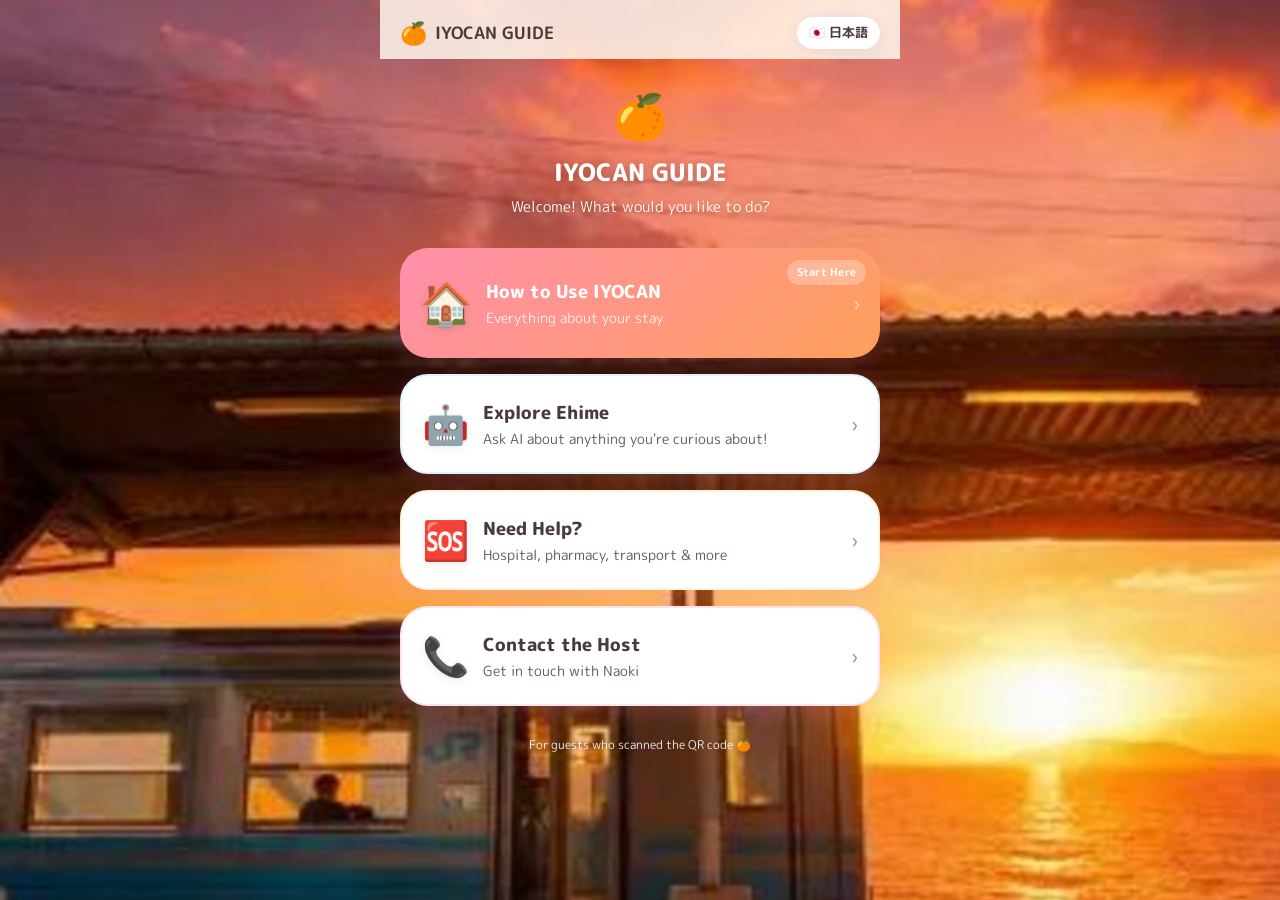
==== en/index.html @ 46e6e6df "英語版(/en/)を追加、管理人連絡ページのLINE/電話導線をスマホ向けに改善 - app.js/style.css を日英で共有エンジン化し、文言はdata.jsのSTRINGSに集約   (今後" ====
<!DOCTYPE html>
<html lang="en">
<head>
<meta charset="UTF-8" />
<meta name="viewport" content="width=device-width, initial-scale=1, viewport-fit=cover, maximum-scale=1" />
<title>IYOCAN GUIDE｜Your Ehime Travel Concierge</title>
<meta name="description" content="Staying at IYOCAN? Open this. Everything about your stay, plus AI-ready questions to explore Ehime — just tap and ask." />
<meta name="theme-color" content="#ff9f5a" />

<link rel="icon" type="image/svg+xml" href="data:image/svg+xml,%3Csvg xmlns='http://www.w3.org/2000/svg' viewBox='0 0 100 100'%3E%3Cdefs%3E%3ClinearGradient id='g' x1='0' y1='0' x2='1' y2='1'%3E%3Cstop offset='0' stop-color='%23ff9f5a'/%3E%3Cstop offset='1' stop-color='%23ff8fab'/%3E%3C/linearGradient%3E%3C/defs%3E%3Crect width='100' height='100' rx='24' fill='url(%23g)'/%3E%3Ctext x='50' y='66' font-size='54' text-anchor='middle' font-family='sans-serif'%3E%F0%9F%8D%8A%3C/text%3E%3C/svg%3E" />
<link rel="apple-touch-icon" href="data:image/svg+xml,%3Csvg xmlns='http://www.w3.org/2000/svg' viewBox='0 0 180 180'%3E%3Cdefs%3E%3ClinearGradient id='g' x1='0' y1='0' x2='1' y2='1'%3E%3Cstop offset='0' stop-color='%23ff9f5a'/%3E%3Cstop offset='1' stop-color='%23ff8fab'/%3E%3C/linearGradient%3E%3C/defs%3E%3Crect width='180' height='180' fill='url(%23g)'/%3E%3Ctext x='90' y='120' font-size='100' text-anchor='middle' font-family='sans-serif'%3E%F0%9F%8D%8A%3C/text%3E%3C/svg%3E" />
<link rel="manifest" href="manifest.json" />

<link rel="preconnect" href="https://fonts.googleapis.com" />
<link rel="preconnect" href="https://fonts.gstatic.com" crossorigin />
<link href="https://fonts.googleapis.com/css2?family=M+PLUS+Rounded+1c:wght@400;500;700;800;900&display=swap" rel="stylesheet" />

<link rel="stylesheet" href="../style.css" />
</head>
<body>
<div id="app"></div>

<script src="data.js"></script>
<script src="../app.js"></script>
</body>
</html>
---- style.css ----
/* ============================================================
   いよ館 GUIDE - スタイル
   原宿かわいい × 愛媛 × 旅行 × AI
   ============================================================ */

:root {
  --pink: #ff8fab;
  --pink-soft: #ffe3ec;
  --yellow: #ffca3a;
  --yellow-soft: #fff3d6;
  --orange: #ff9f5a;
  --orange-soft: #ffe8d6;
  --blue: #6fc3df;
  --blue-soft: #dff3fa;
  --cream: #fffaf2;
  --ink: #4a3b3b;
  --ink-soft: #8a7a7a;
  --white: #ffffff;
  --shadow: 0 8px 20px rgba(255, 143, 171, 0.18);
  --shadow-soft: 0 4px 14px rgba(74, 59, 59, 0.08);
  --radius-lg: 28px;
  --radius-md: 20px;
  --radius-sm: 14px;
}

* {
  box-sizing: border-box;
}

html,
body {
  margin: 0;
  padding: 0;
}

body {
  font-family: "M PLUS Rounded 1c", "Hiragino Maru Gothic ProN", "BIZ UDPGothic",
    "Yu Gothic", "Meiryo", sans-serif;
  background: #fff3ea;
  color: var(--ink);
  -webkit-font-smoothing: antialiased;
  min-height: 100vh;
  position: relative;
}

/* 背景写真（下灘駅・夕日）。position:fixedの疑似要素でビューポート基準にすることで、
   ページが長くてもcoverが正しく効き、iOSでもスクロール時にガクつかない。 */
body::before {
  content: "";
  position: fixed;
  inset: 0;
  z-index: -1;
  background-image: url("assets/bg-sunset.jpg");
  background-size: cover;
  background-position: center 30%;
  background-repeat: no-repeat;
}

body::after {
  content: "";
  position: fixed;
  inset: 0;
  z-index: -1;
}

#app {
  max-width: 520px;
  margin: 0 auto;
  min-height: 100vh;
  padding-bottom: 48px;
  position: relative;
}

/* ---------- ヘッダー ---------- */
.top-header {
  display: flex;
  align-items: center;
  gap: 10px;
  padding: 16px 20px 10px;
  position: sticky;
  top: 0;
  z-index: 20;
  background: rgba(255, 248, 239, 0.85);
  backdrop-filter: blur(6px);
}

.lang-switch {
  margin-left: auto;
  flex: none;
  display: inline-flex;
  align-items: center;
  gap: 4px;
  padding: 7px 12px;
  border-radius: 20px;
  background: var(--white);
  box-shadow: var(--shadow-soft);
  color: var(--ink);
  text-decoration: none;
  font-size: 12.5px;
  font-weight: 700;
  white-space: nowrap;
}

.lang-switch:active {
  transform: scale(0.95);
}

.logo-link {
  display: flex;
  align-items: center;
  gap: 8px;
  text-decoration: none;
  color: var(--ink);
  font-weight: 700;
  font-size: 17px;
}

.logo-link .logo-emoji {
  font-size: 22px;
}

.back-btn {
  border: none;
  background: var(--white);
  box-shadow: var(--shadow-soft);
  width: 40px;
  height: 40px;
  border-radius: 50%;
  font-size: 18px;
  display: flex;
  align-items: center;
  justify-content: center;
  cursor: pointer;
  flex: none;
  color: var(--ink);
}

.back-btn:active {
  transform: scale(0.94);
}

.header-title {
  font-weight: 700;
  font-size: 16px;
  flex: 1;
  overflow: hidden;
  text-overflow: ellipsis;
  white-space: nowrap;
  text-decoration: none;
  color: inherit;
}

/* ---------- 汎用レイアウト ---------- */
.view {
  padding: 6px 20px 30px;
  animation: fadeSlideIn 0.28s ease;
}

@keyframes fadeSlideIn {
  from {
    opacity: 0;
    transform: translateY(10px);
  }
  to {
    opacity: 1;
    transform: translateY(0);
  }
}

.hero {
  text-align: center;
  padding: 18px 8px 22px;
}

.hero-emoji {
  font-size: 44px;
  display: block;
  margin-bottom: 6px;
}

.hero h1 {
  font-size: 24px;
  margin: 0 0 6px;
  font-weight: 800;
  color: var(--white);
  text-shadow: 0 2px 10px rgba(0, 0, 0, 0.28);
}

.hero p {
  margin: 0;
  color: rgba(255, 255, 255, 0.94);
  font-size: 15px;
  text-shadow: 0 1px 6px rgba(0, 0, 0, 0.24);
}

.section-title {
  font-size: 15px;
  font-weight: 800;
  color: var(--white);
  text-shadow: 0 1px 6px rgba(0, 0, 0, 0.24);
  margin: 22px 4px 10px;
  display: flex;
  align-items: center;
  gap: 6px;
}

.section-desc {
  margin: -4px 4px 14px;
  color: rgba(255, 255, 255, 0.92);
  text-shadow: 0 1px 6px rgba(0, 0, 0, 0.24);
  font-size: 13.5px;
}

/* ---------- ホームの3大カード ---------- */
.home-cards {
  display: flex;
  flex-direction: column;
  gap: 16px;
  margin-top: 8px;
}

.home-card {
  display: flex;
  align-items: center;
  gap: 14px;
  padding: 20px;
  border-radius: var(--radius-lg);
  text-decoration: none;
  color: var(--ink);
  box-shadow: var(--shadow);
  border: none;
  cursor: pointer;
  text-align: left;
  width: 100%;
  font-family: inherit;
  position: relative;
  overflow: hidden;
  transition: transform 0.15s ease;
}

.home-card:active {
  transform: scale(0.98);
}

.home-card.main {
  background: linear-gradient(135deg, var(--pink) 0%, var(--orange) 100%);
  color: var(--white);
  padding: 24px 20px;
}

.home-card.house {
  background: var(--white);
  border: 2px solid var(--blue-soft);
}

.home-card.help {
  background: var(--white);
  border: 2px solid var(--yellow-soft);
}

.home-card.contact {
  background: var(--white);
  border: 2px solid var(--pink-soft);
}

.home-card .card-emoji {
  font-size: 38px;
  flex: none;
  filter: drop-shadow(0 2px 4px rgba(0, 0, 0, 0.08));
}

.home-card .card-text {
  min-width: 0;
}

.home-card .card-text .card-sub {
  display: block;
}

.home-card.main .card-emoji {
  font-size: 42px;
}

.home-card .card-text {
  display: flex;
  flex-direction: column;
  gap: 3px;
}

.home-card .card-text .card-title {
  font-weight: 800;
  font-size: 18px;
}

.home-card .card-text .card-sub {
  font-size: 13.5px;
  opacity: 0.85;
}

.home-card .card-badge {
  position: absolute;
  top: 12px;
  right: 14px;
  background: rgba(255, 255, 255, 0.28);
  color: var(--white);
  font-size: 11px;
  font-weight: 700;
  padding: 4px 10px;
  border-radius: 20px;
  letter-spacing: 0.02em;
}

.home-card .card-arrow {
  margin-left: auto;
  font-size: 20px;
  flex: none;
  opacity: 0.6;
}

/* ---------- グリッド（施設一覧・カテゴリー一覧） ---------- */
.grid-2 {
  display: grid;
  grid-template-columns: 1fr 1fr;
  gap: 12px;
}

.tile {
  background: var(--white);
  border-radius: var(--radius-md);
  padding: 18px 12px;
  text-align: center;
  box-shadow: var(--shadow-soft);
  border: none;
  cursor: pointer;
  font-family: inherit;
  color: var(--ink);
  display: flex;
  flex-direction: column;
  align-items: center;
  gap: 8px;
  transition: transform 0.15s ease;
}

.tile:active {
  transform: scale(0.96);
}

.tile .tile-emoji {
  font-size: 30px;
}

.tile .tile-title {
  font-weight: 700;
  font-size: 13.5px;
  line-height: 1.3;
}

.tile.c-pink { background: var(--pink-soft); }
.tile.c-orange { background: var(--orange-soft); }
.tile.c-blue { background: var(--blue-soft); }
.tile.c-yellow { background: var(--yellow-soft); }

/* 今日どうする？の特別カード */
.today-card {
  display: flex;
  align-items: center;
  gap: 14px;
  padding: 20px;
  border-radius: var(--radius-lg);
  background: linear-gradient(135deg, #ffd36e 0%, #ff9f5a 100%);
  color: var(--white);
  box-shadow: var(--shadow);
  border: none;
  cursor: pointer;
  width: 100%;
  text-align: left;
  font-family: inherit;
  margin-bottom: 18px;
}

.today-card .card-emoji {
  font-size: 40px;
}

.today-card .card-title {
  font-weight: 800;
  font-size: 18px;
}

.today-card .card-sub {
  font-size: 13px;
  opacity: 0.9;
}

/* ---------- 質問チップ ---------- */
.chip-list {
  display: flex;
  flex-direction: column;
  gap: 10px;
}

.chip-card {
  display: flex;
  align-items: center;
  gap: 10px;
  background: var(--white);
  border-radius: var(--radius-sm);
  padding: 14px 14px;
  box-shadow: var(--shadow-soft);
}

.chip-main {
  flex: 1;
  border: none;
  background: transparent;
  text-align: left;
  font-family: inherit;
  font-size: 14.5px;
  font-weight: 700;
  color: var(--ink);
  cursor: pointer;
  padding: 4px 2px;
}

.chip-copy {
  flex: none;
  border: none;
  background: var(--cream);
  width: 38px;
  height: 38px;
  border-radius: 50%;
  font-size: 15px;
  cursor: pointer;
  display: flex;
  align-items: center;
  justify-content: center;
}

.chip-copy:active {
  transform: scale(0.9);
}

.chip-copy.copied {
  background: var(--blue-soft);
}

.category-banner {
  border-radius: var(--radius-lg);
  padding: 22px 18px;
  margin-bottom: 18px;
  color: var(--white);
  text-align: center;
}

.category-banner .banner-emoji {
  font-size: 34px;
  display: block;
  margin-bottom: 6px;
}

.category-banner .banner-title {
  font-weight: 800;
  font-size: 19px;
  margin-bottom: 2px;
}

.category-banner .banner-sub {
  font-size: 13.5px;
  opacity: 0.9;
}

.category-banner.bg-pink { background: linear-gradient(135deg, #ff8fab, #ffb6c1); }
.category-banner.bg-orange { background: linear-gradient(135deg, #ff9f5a, #ffca7a); }
.category-banner.bg-blue { background: linear-gradient(135deg, #6fc3df, #9fdcee); }
.category-banner.bg-yellow { background: linear-gradient(135deg, #ffca3a, #ffdd6e); color: var(--ink); }

/* ---------- 施設詳細 ---------- */
.detail-photo {
  height: 160px;
  border-radius: var(--radius-md);
  background: repeating-linear-gradient(
    45deg,
    #fff0f4,
    #fff0f4 10px,
    #ffe8ee 10px,
    #ffe8ee 20px
  );
  display: flex;
  align-items: center;
  justify-content: center;
  color: var(--ink-soft);
  font-size: 13.5px;
  margin-bottom: 16px;
  text-align: center;
  padding: 12px;
}

.step-list {
  list-style: none;
  margin: 0 0 16px;
  padding: 0;
  display: flex;
  flex-direction: column;
  gap: 10px;
}

.step-list li {
  display: flex;
  gap: 12px;
  align-items: flex-start;
  background: var(--white);
  border-radius: var(--radius-sm);
  padding: 12px 14px;
  box-shadow: var(--shadow-soft);
  font-size: 14px;
}

.step-num {
  flex: none;
  width: 26px;
  height: 26px;
  border-radius: 50%;
  background: var(--orange-soft);
  color: var(--orange);
  font-weight: 800;
  font-size: 13px;
  display: flex;
  align-items: center;
  justify-content: center;
}

.owner-note {
  border: 2px dashed #f3c9d4;
  border-radius: var(--radius-sm);
  padding: 14px;
  font-size: 13px;
  color: var(--ink-soft);
  text-align: center;
  background: #fffafc;
}

/* ---------- 困ったとき ---------- */
.help-list {
  display: flex;
  flex-direction: column;
  gap: 10px;
}

.help-item {
  background: var(--white);
  border-radius: var(--radius-sm);
  box-shadow: var(--shadow-soft);
  overflow: hidden;
}

.help-head {
  display: flex;
  align-items: center;
  gap: 12px;
  padding: 14px;
  width: 100%;
  border: none;
  background: transparent;
  font-family: inherit;
  cursor: pointer;
  text-align: left;
}

.help-head .help-emoji {
  font-size: 24px;
  flex: none;
}

.help-head .help-title {
  flex: 1;
  font-weight: 700;
  font-size: 15px;
}

.help-head .chevron {
  color: var(--ink-soft);
  transition: transform 0.2s ease;
}

.help-item.open .chevron {
  transform: rotate(90deg);
}

.help-body {
  display: none;
  padding: 0 14px 16px;
}

.help-item.open .help-body {
  display: block;
}

.help-field {
  font-size: 13.5px;
  color: var(--ink-soft);
  margin-bottom: 4px;
}

.help-note {
  border: 2px dashed #d8ecf4;
  border-radius: var(--radius-sm);
  padding: 10px 12px;
  font-size: 12.5px;
  color: var(--ink-soft);
  margin-bottom: 10px;
  background: #f7fcfe;
}

.help-actions {
  display: flex;
  gap: 8px;
  margin-top: 8px;
  flex-wrap: wrap;
}

.pill-btn {
  flex: 1;
  min-width: 120px;
  text-align: center;
  padding: 10px 10px;
  border-radius: 20px;
  border: none;
  font-family: inherit;
  font-weight: 700;
  font-size: 12.5px;
  cursor: pointer;
  text-decoration: none;
  display: inline-flex;
  align-items: center;
  justify-content: center;
  gap: 4px;
}

.pill-btn.map {
  background: var(--blue-soft);
  color: #227a99;
}

.pill-btn.ai {
  background: var(--pink-soft);
  color: #c23a63;
}

/* ---------- CTAボタン（ChatGPTへ） ---------- */
.cta-btn {
  display: flex;
  align-items: center;
  justify-content: center;
  gap: 8px;
  width: 100%;
  padding: 15px;
  border-radius: 26px;
  border: none;
  background: linear-gradient(135deg, #10a37f, #1ac599);
  color: var(--white);
  font-weight: 800;
  font-size: 15px;
  cursor: pointer;
  box-shadow: 0 8px 18px rgba(16, 163, 127, 0.3);
  text-decoration: none;
  font-family: inherit;
}

.cta-btn:active {
  transform: scale(0.98);
}

/* ---------- 今日どうする？フォーム ---------- */
.field-block {
  margin-bottom: 18px;
}

.field-label {
  font-weight: 700;
  font-size: 14px;
  margin-bottom: 8px;
  color: var(--white);
  text-shadow: 0 1px 6px rgba(0, 0, 0, 0.24);
}

.option-row {
  display: flex;
  flex-wrap: wrap;
  gap: 8px;
}

.option-btn {
  padding: 9px 14px;
  border-radius: 20px;
  border: 2px solid #ffe0c2;
  background: var(--white);
  font-family: inherit;
  font-size: 13.5px;
  font-weight: 700;
  color: var(--ink);
  cursor: pointer;
}

.option-btn.selected {
  background: linear-gradient(135deg, #ffd36e, #ff9f5a);
  border-color: transparent;
  color: var(--white);
}

.sticky-cta {
  position: sticky;
  bottom: 14px;
  margin-top: 20px;
}

/* ---------- 空きスペース / フッター ---------- */
.footer-note {
  text-align: center;
  color: rgba(255, 255, 255, 0.9);
  text-shadow: 0 1px 6px rgba(0, 0, 0, 0.24);
  font-size: 12px;
  margin-top: 30px;
}

/* ---------- ページ下部の移動カード（3枚横並び） ---------- */
.footer-nav {
  display: flex;
  gap: 6px;
  margin: 4px 0 22px;
}

.footer-nav-card {
  flex: 1;
  min-width: 0;
  display: flex;
  flex-direction: column;
  align-items: center;
  justify-content: center;
  gap: 6px;
  padding: 12px 2px;
  border: none;
  border-radius: var(--radius-sm);
  box-shadow: var(--shadow-soft);
  font-family: inherit;
  color: var(--ink);
  cursor: pointer;
  text-align: center;
  transition: transform 0.15s ease;
}

.footer-nav-card:active {
  transform: scale(0.96);
}

.footer-nav-card .fn-emoji {
  font-size: 19px;
}

.footer-nav-card .fn-label {
  font-size: 9.5px;
  font-weight: 700;
  line-height: 1.25;
}

.footer-nav-card.fn-house {
  background: var(--blue-soft);
}

.footer-nav-card.fn-ehime {
  background: linear-gradient(135deg, var(--pink), var(--orange));
  color: var(--white);
}

.footer-nav-card.fn-help {
  background: var(--yellow-soft);
}

.footer-nav-card.fn-current {
  box-shadow: inset 0 0 0 2px rgba(74, 59, 59, 0.18);
  opacity: 0.6;
}

.footer-nav-card.fn-contact {
  background: var(--pink-soft);
}

/* ---------- 📞 管理人に連絡 ---------- */
.contact-hero {
  text-align: center;
  padding: 10px 0 6px;
}

.contact-photo {
  width: 112px;
  height: 112px;
  border-radius: 50%;
  object-fit: cover;
  background: var(--white);
  border: 4px solid var(--white);
  box-shadow: var(--shadow);
  margin-bottom: 12px;
}

.contact-message {
  margin: 0;
  font-weight: 700;
  font-size: 16px;
}

.contact-card {
  background: var(--white);
  border-radius: var(--radius-md);
  box-shadow: var(--shadow-soft);
  padding: 18px;
  text-align: center;
  margin-top: 18px;
  display: flex;
  flex-direction: column;
  gap: 12px;
}

.contact-name {
  font-size: 18px;
  font-weight: 800;
}

.contact-name.is-placeholder {
  font-size: 13px;
  font-weight: 500;
  color: var(--ink-soft);
  border: 2px dashed #f3c9d4;
  border-radius: var(--radius-sm);
  padding: 10px;
  background: #fffafc;
}

.contact-tel-btn {
  background: linear-gradient(135deg, var(--blue), #8ecae6);
  box-shadow: 0 8px 18px rgba(111, 195, 223, 0.3);
}

.sns-row {
  display: flex;
  gap: 10px;
}

.sns-btn {
  flex: 1;
  display: flex;
  align-items: center;
  justify-content: center;
  gap: 6px;
  padding: 11px 10px;
  border-radius: 20px;
  background: var(--cream);
  color: var(--ink);
  text-decoration: none;
  font-weight: 700;
  font-size: 13px;
}

.sns-btn .sns-emoji {
  font-size: 15px;
}

.line-card {
  background: var(--white);
  border-radius: var(--radius-md);
  box-shadow: var(--shadow-soft);
  padding: 20px;
  text-align: center;
  margin-bottom: 6px;
}

.line-cta-btn {
  background: linear-gradient(135deg, #06c755, #3ddc84);
  box-shadow: 0 8px 18px rgba(6, 199, 85, 0.32);
  margin-bottom: 14px;
}

.line-id {
  font-size: 14px;
  font-weight: 700;
  margin-bottom: 6px;
}

.line-id.is-placeholder {
  font-size: 13px;
  font-weight: 500;
  color: var(--ink-soft);
  border: 2px dashed #f3c9d4;
  border-radius: var(--radius-sm);
  padding: 10px;
  background: #fffafc;
  margin-bottom: 6px;
}

.qr-secondary {
  margin-top: 16px;
  padding-top: 16px;
  border-top: 1px dashed #eee2e2;
}

.line-qr-img {
  width: 180px;
  height: 180px;
  border-radius: var(--radius-sm);
  box-shadow: var(--shadow-soft);
  display: block;
  margin: 0 auto;
}

.line-qr-img.is-secondary {
  width: 128px;
  height: 128px;
}

.line-hint {
  margin: 0 0 12px;
  font-size: 12.5px;
  color: var(--ink-soft);
}

/* OGPカード風のリンクカード */
.link-card {
  display: block;
  background: var(--white);
  border-radius: var(--radius-md);
  box-shadow: var(--shadow-soft);
  overflow: hidden;
  text-decoration: none;
  color: var(--ink);
  border: 1px solid #eee2e2;
}

.link-card-img {
  width: 100%;
  aspect-ratio: 1.91 / 1;
  object-fit: cover;
  display: block;
  background: var(--cream);
}

.link-card-body {
  padding: 14px 16px 16px;
}

.link-card-title {
  font-weight: 800;
  font-size: 15.5px;
  margin-bottom: 3px;
}

.link-card-desc {
  font-size: 13px;
  color: var(--ink-soft);
  margin-bottom: 6px;
}

.link-card-url {
  font-size: 11.5px;
  color: #7a9a3a;
  font-weight: 700;
}

/* ---------- トースト ---------- */
.toast {
  position: fixed;
  left: 50%;
  bottom: 26px;
  transform: translateX(-50%) translateY(20px);
  background: var(--ink);
  color: var(--white);
  padding: 10px 20px;
  border-radius: 20px;
  font-size: 13px;
  opacity: 0;
  pointer-events: none;
  transition: all 0.25s ease;
  z-index: 50;
  white-space: nowrap;
}

.toast.show {
  opacity: 1;
  transform: translateX(-50%) translateY(0);
}
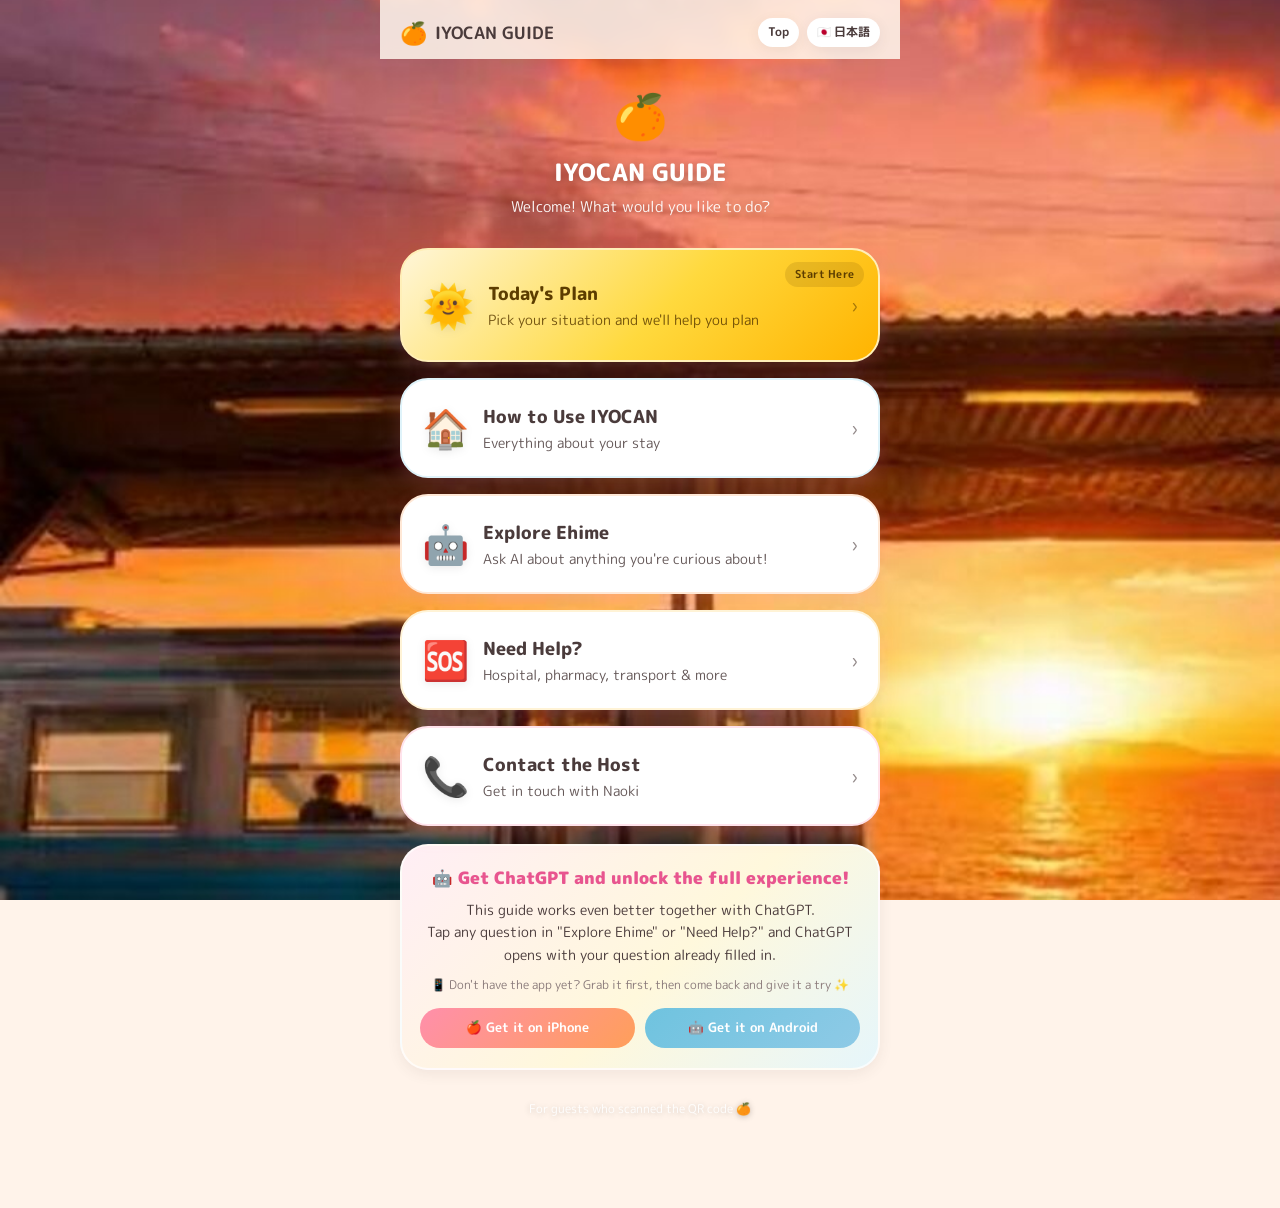
==== commit 575f83bf: "全ページ共通の背景をループ動画に変更 body::beforeの夕日写真をz-index:-2のフォールバックとして残しつつ、その上に <video autoplay loop muted plays" ====
--- a/en/index.html
+++ b/en/index.html
@@ -7,8 +7,8 @@
 <meta name="description" content="Staying at IYOCAN? Open this. Everything about your stay, plus AI-ready questions to explore Ehime — just tap and ask." />
 <meta name="theme-color" content="#ff9f5a" />
 
-<link rel="icon" type="image/svg+xml" href="data:image/svg+xml,%3Csvg xmlns='http://www.w3.org/2000/svg' viewBox='0 0 100 100'%3E%3Cdefs%3E%3ClinearGradient id='g' x1='0' y1='0' x2='1' y2='1'%3E%3Cstop offset='0' stop-color='%23ff9f5a'/%3E%3Cstop offset='1' stop-color='%23ff8fab'/%3E%3C/linearGradient%3E%3C/defs%3E%3Crect width='100' height='100' rx='24' fill='url(%23g)'/%3E%3Ctext x='50' y='66' font-size='54' text-anchor='middle' font-family='sans-serif'%3E%F0%9F%8D%8A%3C/text%3E%3C/svg%3E" />
-<link rel="apple-touch-icon" href="data:image/svg+xml,%3Csvg xmlns='http://www.w3.org/2000/svg' viewBox='0 0 180 180'%3E%3Cdefs%3E%3ClinearGradient id='g' x1='0' y1='0' x2='1' y2='1'%3E%3Cstop offset='0' stop-color='%23ff9f5a'/%3E%3Cstop offset='1' stop-color='%23ff8fab'/%3E%3C/linearGradient%3E%3C/defs%3E%3Crect width='180' height='180' fill='url(%23g)'/%3E%3Ctext x='90' y='120' font-size='100' text-anchor='middle' font-family='sans-serif'%3E%F0%9F%8D%8A%3C/text%3E%3C/svg%3E" />
+<link rel="icon" type="image/svg+xml" href="data:image/svg+xml,%3Csvg%20xmlns%3D%22http%3A%2F%2Fwww.w3.org%2F2000%2Fsvg%22%20viewBox%3D%220%200%20100%20100%22%3E%3Cdefs%3E%3CradialGradient%20id%3D%22b%22%20cx%3D%2234%25%22%20cy%3D%2230%25%22%20r%3D%2278%25%22%3E%3Cstop%20offset%3D%220%25%22%20stop-color%3D%22%23ffc670%22%2F%3E%3Cstop%20offset%3D%2255%25%22%20stop-color%3D%22%23ff9f1c%22%2F%3E%3Cstop%20offset%3D%22100%25%22%20stop-color%3D%22%23f2760a%22%2F%3E%3C%2FradialGradient%3E%3C%2Fdefs%3E%3Cpath%20d%3D%22M50%2020%20C54%2010%2066%208%2074%2015%20C66%2021%2056%2022%2050%2020%20Z%22%20fill%3D%22%235cb85c%22%2F%3E%3Cpath%20d%3D%22M50%2020%20C46%2010%2034%208%2026%2015%20C34%2021%2044%2022%2050%2020%20Z%22%20fill%3D%22%234a9e4a%22%2F%3E%3Crect%20x%3D%2247%22%20y%3D%2214%22%20width%3D%226%22%20height%3D%2210%22%20rx%3D%223%22%20fill%3D%22%237a4a24%22%2F%3E%3Ccircle%20cx%3D%2250%22%20cy%3D%2258%22%20r%3D%2241%22%20fill%3D%22url(%23b)%22%2F%3E%3Cellipse%20cx%3D%2235%22%20cy%3D%2242%22%20rx%3D%2211%22%20ry%3D%227%22%20fill%3D%22%23ffffff%22%20opacity%3D%220.32%22%2F%3E%3C%2Fsvg%3E" />
+<link rel="apple-touch-icon" href="data:image/svg+xml,%3Csvg%20xmlns%3D%22http%3A%2F%2Fwww.w3.org%2F2000%2Fsvg%22%20viewBox%3D%220%200%20100%20100%22%3E%3Cdefs%3E%3CradialGradient%20id%3D%22b2%22%20cx%3D%2234%25%22%20cy%3D%2230%25%22%20r%3D%2278%25%22%3E%3Cstop%20offset%3D%220%25%22%20stop-color%3D%22%23ffc670%22%2F%3E%3Cstop%20offset%3D%2255%25%22%20stop-color%3D%22%23ff9f1c%22%2F%3E%3Cstop%20offset%3D%22100%25%22%20stop-color%3D%22%23f2760a%22%2F%3E%3C%2FradialGradient%3E%3C%2Fdefs%3E%3Cpath%20d%3D%22M50%2020%20C54%2010%2066%208%2074%2015%20C66%2021%2056%2022%2050%2020%20Z%22%20fill%3D%22%235cb85c%22%2F%3E%3Cpath%20d%3D%22M50%2020%20C46%2010%2034%208%2026%2015%20C34%2021%2044%2022%2050%2020%20Z%22%20fill%3D%22%234a9e4a%22%2F%3E%3Crect%20x%3D%2247%22%20y%3D%2214%22%20width%3D%226%22%20height%3D%2210%22%20rx%3D%223%22%20fill%3D%22%237a4a24%22%2F%3E%3Ccircle%20cx%3D%2250%22%20cy%3D%2258%22%20r%3D%2241%22%20fill%3D%22url(%23b2)%22%2F%3E%3Cellipse%20cx%3D%2235%22%20cy%3D%2242%22%20rx%3D%2211%22%20ry%3D%227%22%20fill%3D%22%23ffffff%22%20opacity%3D%220.32%22%2F%3E%3C%2Fsvg%3E" />
 <link rel="manifest" href="manifest.json" />
 
 <link rel="preconnect" href="https://fonts.googleapis.com" />
@@ -18,6 +18,9 @@
 <link rel="stylesheet" href="../style.css" />
 </head>
 <body>
+<video class="site-bg-video" autoplay loop muted playsinline>
+  <source src="../assets/house-loop.mp4" type="video/mp4" />
+</video>
 <div id="app"></div>
 
 <script src="data.js"></script>
--- a/style.css
+++ b/style.css
@@ -49,18 +49,23 @@
   content: "";
   position: fixed;
   inset: 0;
-  z-index: -1;
+  z-index: -2;
   background-image: url("assets/bg-sunset.jpg");
   background-size: cover;
   background-position: center 30%;
   background-repeat: no-repeat;
 }
 
-body::after {
-  content: "";
+/* 全ページ共通の背景ループ動画。読み込み前/失敗時は body::before の写真がそのまま見える */
+.site-bg-video {
   position: fixed;
   inset: 0;
   z-index: -1;
+  width: 100%;
+  height: 100%;
+  object-fit: cover;
+  object-position: center 30%;
+  pointer-events: none;
 }
 
 #app {
@@ -75,7 +80,7 @@
 .top-header {
   display: flex;
   align-items: center;
-  gap: 10px;
+  gap: 8px;
   padding: 16px 20px 10px;
   position: sticky;
   top: 0;
@@ -84,24 +89,29 @@
   backdrop-filter: blur(6px);
 }
 
-.lang-switch {
-  margin-left: auto;
+.lang-switch,
+.top-link {
   flex: none;
   display: inline-flex;
   align-items: center;
   gap: 4px;
-  padding: 7px 12px;
+  padding: 6px 10px;
   border-radius: 20px;
   background: var(--white);
   box-shadow: var(--shadow-soft);
   color: var(--ink);
   text-decoration: none;
-  font-size: 12.5px;
+  font-size: 11.5px;
   font-weight: 700;
   white-space: nowrap;
 }
 
-.lang-switch:active {
+.top-link {
+  margin-left: auto;
+}
+
+.lang-switch:active,
+.top-link:active {
   transform: scale(0.95);
 }
 
@@ -170,6 +180,70 @@
 .hero {
   text-align: center;
   padding: 18px 8px 22px;
+}
+
+/* ---------- いよ館の使い方：背景ループ動画ヒーロー（試験実装） ---------- */
+.house-hero-video {
+  position: relative;
+  width: 100%;
+  height: 220px;
+  border-radius: var(--radius-lg);
+  overflow: hidden;
+  margin: 8px 0 18px;
+  box-shadow: var(--shadow);
+  background: var(--cream);
+}
+
+.house-hero-video-el {
+  position: absolute;
+  inset: 0;
+  width: 100%;
+  height: 100%;
+  object-fit: cover;
+  object-position: center;
+}
+
+.house-hero-video-overlay {
+  position: absolute;
+  inset: 0;
+  background: linear-gradient(180deg, rgba(20, 12, 8, 0.12) 0%, rgba(20, 12, 8, 0.48) 100%);
+}
+
+.house-hero-video-text {
+  position: relative;
+  z-index: 1;
+  height: 100%;
+  display: flex;
+  flex-direction: column;
+  align-items: center;
+  justify-content: center;
+  text-align: center;
+  padding: 16px;
+}
+
+.house-hero-video-text .hero-emoji {
+  font-size: 38px;
+  display: block;
+  margin-bottom: 4px;
+  filter: drop-shadow(0 2px 6px rgba(0, 0, 0, 0.35));
+}
+
+.house-hero-video-text h1 {
+  color: var(--white);
+  margin: 2px 0 4px;
+  text-shadow: 0 2px 8px rgba(0, 0, 0, 0.35);
+}
+
+.house-hero-video-text p {
+  color: rgba(255, 255, 255, 0.92);
+  margin: 0;
+  text-shadow: 0 1px 6px rgba(0, 0, 0, 0.3);
+}
+
+@media (min-width: 600px) {
+  .house-hero-video {
+    height: 300px;
+  }
 }
 
 .hero-emoji {
@@ -243,9 +317,65 @@
 }
 
 .home-card.main {
-  background: linear-gradient(135deg, var(--pink) 0%, var(--orange) 100%);
-  color: var(--white);
+  background: linear-gradient(135deg, #fff6d8 0%, #ffd93d 55%, #ffb300 100%);
+  border: 2px solid #ffefb8;
+  color: #5c3d00;
   padding: 24px 20px;
+  animation: cardGoldGlow 2.4s ease-in-out infinite;
+}
+
+.home-card.main .card-badge {
+  background: rgba(92, 61, 0, 0.14);
+  color: #5c3d00;
+}
+
+.home-card.main .card-arrow {
+  color: #5c3d00;
+  opacity: 0.55;
+}
+
+.home-card.main::after {
+  content: "";
+  position: absolute;
+  top: 0;
+  left: -60%;
+  width: 45%;
+  height: 100%;
+  background: linear-gradient(115deg, transparent, rgba(255, 255, 255, 0.85), transparent);
+  transform: skewX(-20deg);
+  animation: cardGoldShine 2.8s ease-in-out infinite;
+  pointer-events: none;
+}
+
+@keyframes cardGoldGlow {
+  0%,
+  100% {
+    box-shadow: var(--shadow), 0 0 8px rgba(255, 190, 0, 0.35);
+  }
+  50% {
+    box-shadow: var(--shadow), 0 0 20px rgba(255, 190, 0, 0.85);
+  }
+}
+
+@keyframes cardGoldShine {
+  0% {
+    left: -60%;
+  }
+  45% {
+    left: 130%;
+  }
+  100% {
+    left: 130%;
+  }
+}
+
+@media (prefers-reduced-motion: reduce) {
+  .home-card.main {
+    animation: none;
+  }
+  .home-card.main::after {
+    display: none;
+  }
 }
 
 .home-card.house {
@@ -261,6 +391,11 @@
 .home-card.contact {
   background: var(--white);
   border: 2px solid var(--pink-soft);
+}
+
+.home-card.ehime {
+  background: var(--white);
+  border: 2px solid var(--orange-soft);
 }
 
 .home-card .card-emoji {
@@ -295,6 +430,71 @@
 .home-card .card-text .card-sub {
   font-size: 13.5px;
   opacity: 0.85;
+}
+
+/* ---------- ChatGPTアプリ案内カード（トップページのみ） ---------- */
+.promo-card {
+  background: linear-gradient(135deg, #ffeef5 0%, #fff8dc 55%, #e6f6fb 100%);
+  border: 2px solid rgba(255, 255, 255, 0.7);
+  border-radius: var(--radius-lg);
+  padding: 20px 18px;
+  margin-top: 18px;
+  box-shadow: var(--shadow-soft);
+  text-align: center;
+}
+
+.promo-title {
+  font-weight: 900;
+  font-size: 16.5px;
+  color: #e8558f;
+  line-height: 1.4;
+  margin: 0 0 10px;
+}
+
+.promo-lead {
+  font-size: 13.5px;
+  color: var(--ink);
+  line-height: 1.65;
+  margin: 0 0 10px;
+}
+
+.promo-note {
+  font-size: 12px;
+  color: var(--ink-soft);
+  line-height: 1.5;
+  margin: 0 0 14px;
+}
+
+.promo-actions {
+  display: flex;
+  gap: 10px;
+}
+
+.promo-btn {
+  flex: 1;
+  display: flex;
+  align-items: center;
+  justify-content: center;
+  gap: 6px;
+  padding: 11px 8px;
+  border-radius: 20px;
+  font-weight: 700;
+  font-size: 12.5px;
+  text-decoration: none;
+  color: var(--white);
+  white-space: nowrap;
+}
+
+.promo-btn:active {
+  transform: scale(0.97);
+}
+
+.promo-btn.ios {
+  background: linear-gradient(135deg, var(--pink), var(--orange));
+}
+
+.promo-btn.android {
+  background: linear-gradient(135deg, var(--blue), #8ecae6);
 }
 
 .home-card .card-badge {
@@ -539,111 +739,81 @@
   background: #fffafc;
 }
 
-/* ---------- 困ったとき ---------- */
-.help-list {
+/* ---------- 困ったとき（緊急バナー + SOSチップ） ---------- */
+.emergency-banner {
+  background: linear-gradient(135deg, #ff5f6d, #ff8f70);
+  border-radius: var(--radius-lg);
+  padding: 18px;
+  margin-bottom: 20px;
+  box-shadow: var(--shadow);
+}
+
+.emergency-banner-title {
+  color: var(--white);
+  text-align: center;
+  font-weight: 800;
+  font-size: 14px;
+  margin-bottom: 12px;
+}
+
+.emergency-actions {
+  display: flex;
+  gap: 10px;
+}
+
+.emergency-btn {
+  flex: 1;
   display: flex;
   flex-direction: column;
-  gap: 10px;
-}
-
-.help-item {
-  background: var(--white);
-  border-radius: var(--radius-sm);
-  box-shadow: var(--shadow-soft);
-  overflow: hidden;
-}
-
-.help-head {
+  align-items: center;
+  gap: 4px;
+  background: rgba(255, 255, 255, 0.2);
+  border-radius: var(--radius-md);
+  padding: 12px 8px;
+  color: var(--white);
+  text-decoration: none;
+  font-weight: 700;
+  font-size: 12.5px;
+  text-align: center;
+}
+
+.emergency-btn:active {
+  transform: scale(0.97);
+}
+
+.emergency-btn .emergency-num {
+  font-size: 22px;
+  font-weight: 800;
+}
+
+.sos-chip-main {
   display: flex;
   align-items: center;
   gap: 12px;
-  padding: 14px;
   width: 100%;
-  border: none;
-  background: transparent;
-  font-family: inherit;
-  cursor: pointer;
-  text-align: left;
-}
-
-.help-head .help-emoji {
-  font-size: 24px;
+}
+
+.sos-emoji {
   flex: none;
-}
-
-.help-head .help-title {
-  flex: 1;
-  font-weight: 700;
-  font-size: 15px;
-}
-
-.help-head .chevron {
+  font-size: 26px;
+}
+
+.sos-text {
+  display: flex;
+  flex-direction: column;
+  gap: 2px;
+  min-width: 0;
+}
+
+.sos-title {
+  font-weight: 800;
+  font-size: 14.5px;
+}
+
+.sos-sub {
+  font-weight: 500;
+  font-size: 12px;
   color: var(--ink-soft);
-  transition: transform 0.2s ease;
-}
-
-.help-item.open .chevron {
-  transform: rotate(90deg);
-}
-
-.help-body {
-  display: none;
-  padding: 0 14px 16px;
-}
-
-.help-item.open .help-body {
-  display: block;
-}
-
-.help-field {
-  font-size: 13.5px;
-  color: var(--ink-soft);
-  margin-bottom: 4px;
-}
-
-.help-note {
-  border: 2px dashed #d8ecf4;
-  border-radius: var(--radius-sm);
-  padding: 10px 12px;
-  font-size: 12.5px;
-  color: var(--ink-soft);
-  margin-bottom: 10px;
-  background: #f7fcfe;
-}
-
-.help-actions {
-  display: flex;
-  gap: 8px;
-  margin-top: 8px;
-  flex-wrap: wrap;
-}
-
-.pill-btn {
-  flex: 1;
-  min-width: 120px;
-  text-align: center;
-  padding: 10px 10px;
-  border-radius: 20px;
-  border: none;
-  font-family: inherit;
-  font-weight: 700;
-  font-size: 12.5px;
-  cursor: pointer;
-  text-decoration: none;
-  display: inline-flex;
-  align-items: center;
-  justify-content: center;
-  gap: 4px;
-}
-
-.pill-btn.map {
-  background: var(--blue-soft);
-  color: #227a99;
-}
-
-.pill-btn.ai {
-  background: var(--pink-soft);
-  color: #c23a63;
 }
 
 /* ---------- CTAボタン（ChatGPTへ） ---------- */
@@ -722,11 +892,22 @@
   margin-top: 30px;
 }
 
+.company-link {
+  display: block;
+  text-align: center;
+  margin-top: 18px;
+  font-size: 11.5px;
+  color: rgba(255, 255, 255, 0.7);
+  text-shadow: 0 1px 6px rgba(0, 0, 0, 0.24);
+  text-decoration: underline;
+  text-underline-offset: 2px;
+}
+
 /* ---------- ページ下部の移動カード（3枚横並び） ---------- */
 .footer-nav {
   display: flex;
   gap: 6px;
-  margin: 4px 0 22px;
+  margin: 22px 0;
 }
 
 .footer-nav-card {
@@ -805,6 +986,8 @@
   margin: 0;
   font-weight: 700;
   font-size: 16px;
+  color: var(--white);
+  text-shadow: 0 1px 6px rgba(0, 0, 0, 0.24);
 }
 
 .contact-card {
@@ -840,7 +1023,8 @@
 }
 
 .sns-row {
-  display: flex;
+  display: grid;
+  grid-template-columns: 1fr 1fr;
   gap: 10px;
 }
 
@@ -901,6 +1085,92 @@
   border-top: 1px dashed #eee2e2;
 }
 
+/* ---------- 民泊届出済証明書ボタン & ライトボックス ---------- */
+.cert-btn {
+  display: flex;
+  align-items: center;
+  gap: 12px;
+  width: 100%;
+  padding: 14px 16px;
+  border: none;
+  border-radius: var(--radius-md);
+  background: var(--white);
+  box-shadow: var(--shadow-soft);
+  color: var(--ink);
+  font-family: inherit;
+  text-align: left;
+  cursor: pointer;
+  margin: 6px 0 22px;
+}
+
+.cert-btn-emoji {
+  flex: none;
+  font-size: 22px;
+}
+
+.cert-btn-text {
+  display: flex;
+  flex-direction: column;
+  gap: 2px;
+  min-width: 0;
+}
+
+.cert-btn-label {
+  font-weight: 700;
+  font-size: 13.5px;
+}
+
+.cert-btn-number {
+  font-weight: 500;
+  font-size: 11.5px;
+  color: var(--ink-soft);
+}
+
+.cert-btn:active {
+  transform: scale(0.98);
+}
+
+.lightbox {
+  position: fixed;
+  inset: 0;
+  z-index: 200;
+  background: rgba(20, 12, 8, 0.78);
+  display: flex;
+  align-items: center;
+  justify-content: center;
+  padding: 28px;
+  opacity: 0;
+  pointer-events: none;
+  transition: opacity 0.2s ease;
+}
+
+.lightbox.show {
+  opacity: 1;
+  pointer-events: auto;
+}
+
+.lightbox-img {
+  max-width: 100%;
+  max-height: 85vh;
+  border-radius: var(--radius-md);
+  box-shadow: 0 12px 32px rgba(0, 0, 0, 0.4);
+  background: var(--white);
+}
+
+.lightbox-close {
+  position: absolute;
+  top: 20px;
+  right: 20px;
+  width: 42px;
+  height: 42px;
+  border-radius: 50%;
+  border: none;
+  background: var(--white);
+  box-shadow: var(--shadow-soft);
+  font-size: 18px;
+  cursor: pointer;
+}
+
 .line-qr-img {
   width: 180px;
   height: 180px;
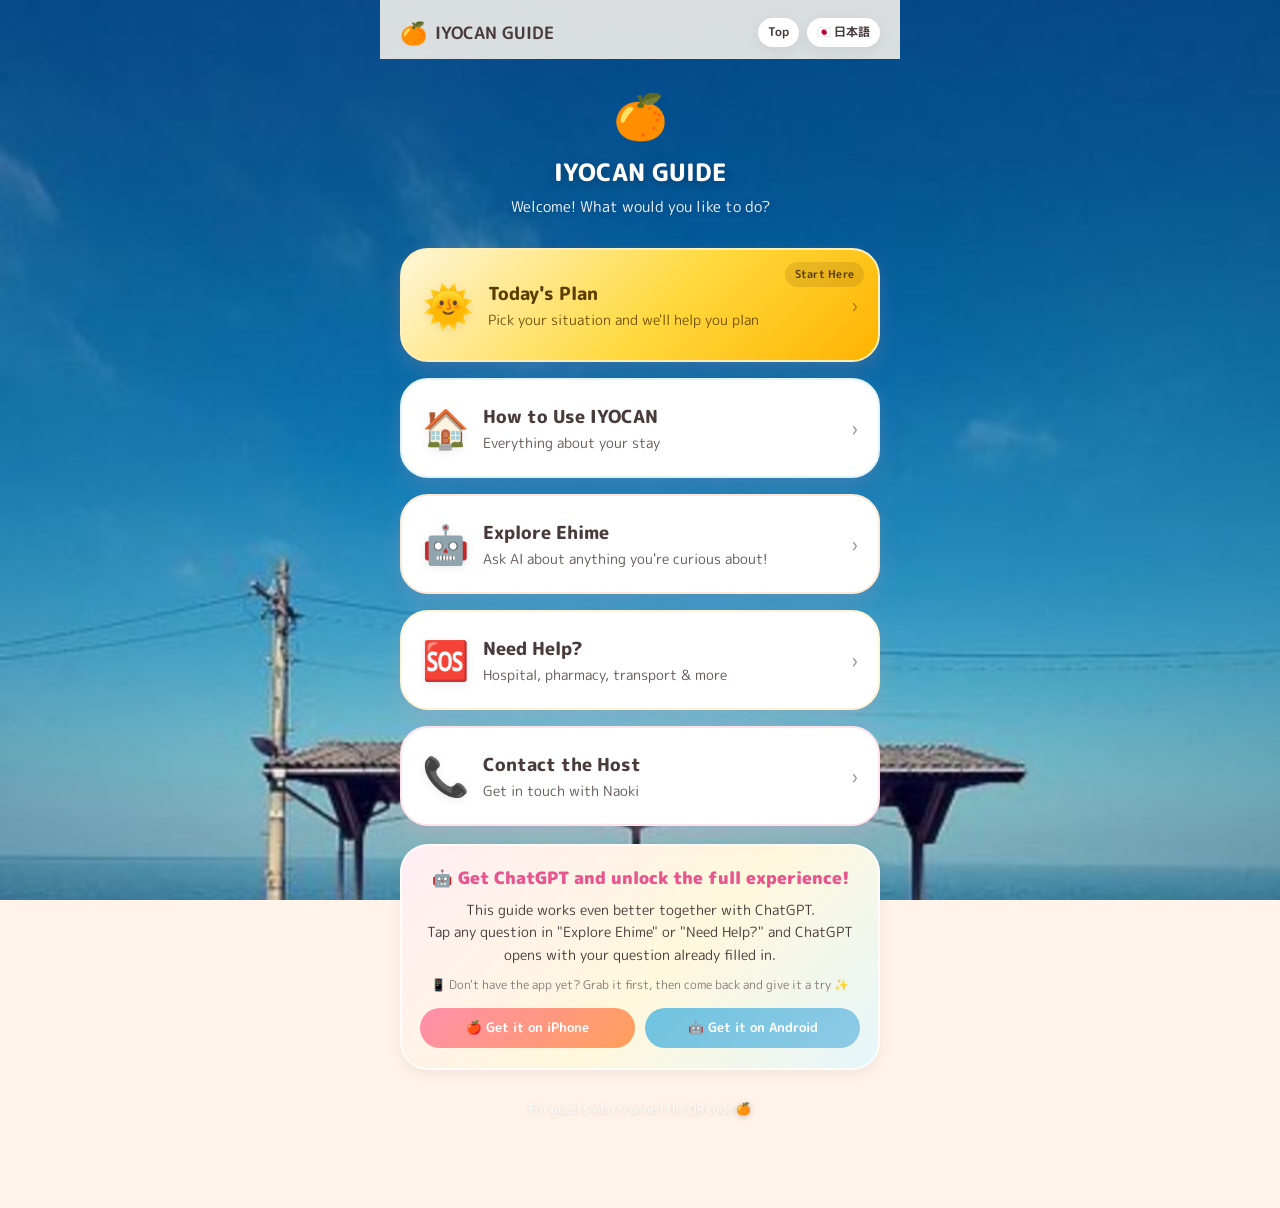
==== commit 355229b9: "背景を静止画（青空と海）に戻し、Wi-Fiカードに実コンテンツを追加 - 全ページ共通の背景動画を廃止し、body::beforeの静止画を夕日→青空と海の写真に変更   （動画は一旦なし、いよ館の使" ====
--- a/en/index.html
+++ b/en/index.html
@@ -18,9 +18,6 @@
 <link rel="stylesheet" href="../style.css" />
 </head>
 <body>
-<video class="site-bg-video" autoplay loop muted playsinline>
-  <source src="../assets/house-loop.mp4" type="video/mp4" />
-</video>
 <div id="app"></div>
 
 <script src="data.js"></script>
--- a/style.css
+++ b/style.css
@@ -43,16 +43,16 @@
   position: relative;
 }
 
-/* 背景写真（下灘駅・夕日）。position:fixedの疑似要素でビューポート基準にすることで、
+/* 背景写真（青空と海の駅舎）。position:fixedの疑似要素でビューポート基準にすることで、
    ページが長くてもcoverが正しく効き、iOSでもスクロール時にガクつかない。 */
 body::before {
   content: "";
   position: fixed;
   inset: 0;
   z-index: -2;
-  background-image: url("assets/bg-sunset.jpg");
+  background-image: url("assets/bg-blue-sea.jpg");
   background-size: cover;
-  background-position: center 30%;
+  background-position: center 75%;
   background-repeat: no-repeat;
 }
 
@@ -695,6 +695,72 @@
   padding: 12px;
 }
 
+/* ---------- 設備詳細：実コンテンツ（Wi-Fiなど） ---------- */
+.facility-photo {
+  display: block;
+  width: 100%;
+  border-radius: var(--radius-md);
+  box-shadow: var(--shadow-soft);
+  margin-bottom: 14px;
+}
+
+.facility-note {
+  text-align: center;
+  font-size: 13.5px;
+  color: var(--white);
+  text-shadow: 0 1px 6px rgba(0, 0, 0, 0.3);
+  line-height: 1.6;
+  margin: 0 0 18px;
+}
+
+.wifi-password-row {
+  display: flex;
+  align-items: center;
+  gap: 10px;
+  background: var(--white);
+  border-radius: var(--radius-md);
+  box-shadow: var(--shadow-soft);
+  padding: 14px 16px;
+}
+
+.wifi-password-label {
+  flex: none;
+  font-size: 12.5px;
+  font-weight: 700;
+  color: var(--ink-soft);
+}
+
+.wifi-password-value {
+  flex: 1;
+  font-size: 18px;
+  font-weight: 800;
+  letter-spacing: 0.04em;
+  color: var(--ink);
+  min-width: 0;
+  overflow-wrap: anywhere;
+}
+
+.wifi-password-copy {
+  flex: none;
+  border: none;
+  background: var(--cream);
+  color: var(--ink);
+  font-family: inherit;
+  font-weight: 700;
+  font-size: 12.5px;
+  padding: 9px 14px;
+  border-radius: 18px;
+  cursor: pointer;
+}
+
+.wifi-password-copy:active {
+  transform: scale(0.96);
+}
+
+.wifi-password-copy.copied {
+  background: var(--blue-soft);
+}
+
 .step-list {
   list-style: none;
   margin: 0 0 16px;
@@ -831,7 +897,7 @@
   font-weight: 800;
   font-size: 15px;
   cursor: pointer;
-  box-shadow: 0 8px 18px rgba(16, 163, 127, 0.3);
+  box-shadow: 0 0 0 4px rgba(255, 255, 255, 0.55), 0 8px 18px rgba(16, 163, 127, 0.35);
   text-decoration: none;
   font-family: inherit;
 }
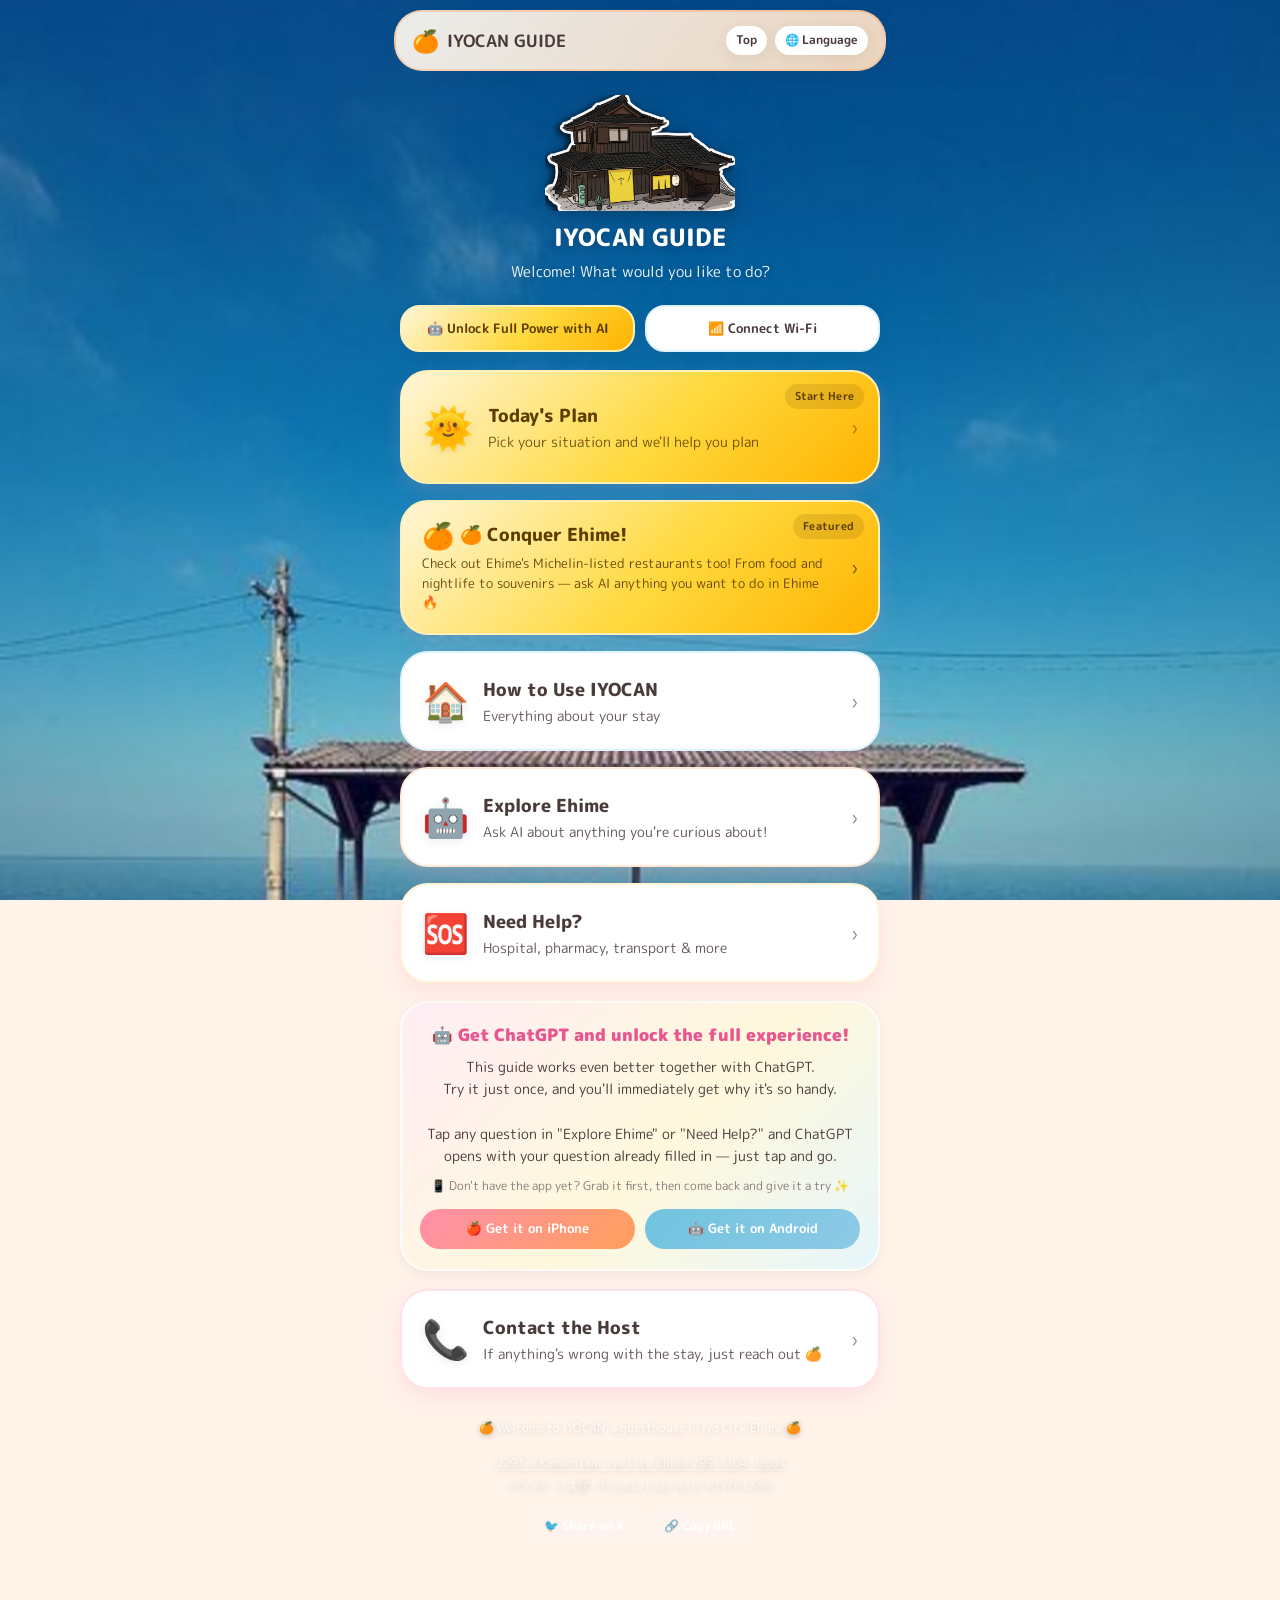
==== commit 4ec1e4a6: "ファビコン・ホーム画面アイコンを新デザインに差し替え（全言語） これまでの柑橘イラストSVGから、指定の黄色い民泊アイコン画像に変更。 32x32(favicon)/180x180(apple-tou" ====
--- a/en/index.html
+++ b/en/index.html
@@ -7,8 +7,8 @@
 <meta name="description" content="Staying at IYOCAN? Open this. Everything about your stay, plus AI-ready questions to explore Ehime — just tap and ask." />
 <meta name="theme-color" content="#ff9f5a" />
 
-<link rel="icon" type="image/svg+xml" href="data:image/svg+xml,%3Csvg%20xmlns%3D%22http%3A%2F%2Fwww.w3.org%2F2000%2Fsvg%22%20viewBox%3D%220%200%20100%20100%22%3E%3Cdefs%3E%3CradialGradient%20id%3D%22b%22%20cx%3D%2234%25%22%20cy%3D%2230%25%22%20r%3D%2278%25%22%3E%3Cstop%20offset%3D%220%25%22%20stop-color%3D%22%23ffc670%22%2F%3E%3Cstop%20offset%3D%2255%25%22%20stop-color%3D%22%23ff9f1c%22%2F%3E%3Cstop%20offset%3D%22100%25%22%20stop-color%3D%22%23f2760a%22%2F%3E%3C%2FradialGradient%3E%3C%2Fdefs%3E%3Cpath%20d%3D%22M50%2020%20C54%2010%2066%208%2074%2015%20C66%2021%2056%2022%2050%2020%20Z%22%20fill%3D%22%235cb85c%22%2F%3E%3Cpath%20d%3D%22M50%2020%20C46%2010%2034%208%2026%2015%20C34%2021%2044%2022%2050%2020%20Z%22%20fill%3D%22%234a9e4a%22%2F%3E%3Crect%20x%3D%2247%22%20y%3D%2214%22%20width%3D%226%22%20height%3D%2210%22%20rx%3D%223%22%20fill%3D%22%237a4a24%22%2F%3E%3Ccircle%20cx%3D%2250%22%20cy%3D%2258%22%20r%3D%2241%22%20fill%3D%22url(%23b)%22%2F%3E%3Cellipse%20cx%3D%2235%22%20cy%3D%2242%22%20rx%3D%2211%22%20ry%3D%227%22%20fill%3D%22%23ffffff%22%20opacity%3D%220.32%22%2F%3E%3C%2Fsvg%3E" />
-<link rel="apple-touch-icon" href="data:image/svg+xml,%3Csvg%20xmlns%3D%22http%3A%2F%2Fwww.w3.org%2F2000%2Fsvg%22%20viewBox%3D%220%200%20100%20100%22%3E%3Cdefs%3E%3CradialGradient%20id%3D%22b2%22%20cx%3D%2234%25%22%20cy%3D%2230%25%22%20r%3D%2278%25%22%3E%3Cstop%20offset%3D%220%25%22%20stop-color%3D%22%23ffc670%22%2F%3E%3Cstop%20offset%3D%2255%25%22%20stop-color%3D%22%23ff9f1c%22%2F%3E%3Cstop%20offset%3D%22100%25%22%20stop-color%3D%22%23f2760a%22%2F%3E%3C%2FradialGradient%3E%3C%2Fdefs%3E%3Cpath%20d%3D%22M50%2020%20C54%2010%2066%208%2074%2015%20C66%2021%2056%2022%2050%2020%20Z%22%20fill%3D%22%235cb85c%22%2F%3E%3Cpath%20d%3D%22M50%2020%20C46%2010%2034%208%2026%2015%20C34%2021%2044%2022%2050%2020%20Z%22%20fill%3D%22%234a9e4a%22%2F%3E%3Crect%20x%3D%2247%22%20y%3D%2214%22%20width%3D%226%22%20height%3D%2210%22%20rx%3D%223%22%20fill%3D%22%237a4a24%22%2F%3E%3Ccircle%20cx%3D%2250%22%20cy%3D%2258%22%20r%3D%2241%22%20fill%3D%22url(%23b2)%22%2F%3E%3Cellipse%20cx%3D%2235%22%20cy%3D%2242%22%20rx%3D%2211%22%20ry%3D%227%22%20fill%3D%22%23ffffff%22%20opacity%3D%220.32%22%2F%3E%3C%2Fsvg%3E" />
+<link rel="icon" type="image/png" href="../assets/icon-32.png" />
+<link rel="apple-touch-icon" href="../assets/icon-180.png" />
 <link rel="manifest" href="manifest.json" />
 
 <link rel="preconnect" href="https://fonts.googleapis.com" />
--- a/style.css
+++ b/style.css
@@ -81,16 +81,21 @@
   display: flex;
   align-items: center;
   gap: 8px;
-  padding: 16px 20px 10px;
+  padding: 12px 16px;
+  margin: 10px 14px 0;
   position: sticky;
-  top: 0;
+  top: 10px;
   z-index: 20;
-  background: rgba(255, 248, 239, 0.85);
+  border-radius: var(--radius-lg);
+  background: linear-gradient(135deg, rgba(255, 250, 242, 0.92) 0%, rgba(255, 224, 194, 0.92) 100%);
+  border: 2px solid rgba(255, 159, 90, 0.35);
   backdrop-filter: blur(6px);
+  box-shadow: var(--shadow-soft);
 }
 
 .lang-switch,
-.top-link {
+.top-link,
+.facility-link {
   flex: none;
   display: inline-flex;
   align-items: center;
@@ -110,8 +115,16 @@
   margin-left: auto;
 }
 
+.lang-switch,
+.facility-link {
+  border: none;
+  cursor: pointer;
+  font-family: inherit;
+}
+
 .lang-switch:active,
-.top-link:active {
+.top-link:active,
+.facility-link:active {
   transform: scale(0.95);
 }
 
@@ -252,6 +265,20 @@
   margin-bottom: 6px;
 }
 
+.hero-icon {
+  display: block;
+  width: 190px;
+  max-width: 60%;
+  height: auto;
+  margin: 0 auto 8px;
+  filter: drop-shadow(0 4px 10px rgba(0, 0, 0, 0.25));
+  cursor: pointer;
+}
+
+.hero-icon:active {
+  transform: scale(0.97);
+}
+
 .hero h1 {
   font-size: 24px;
   margin: 0 0 6px;
@@ -285,12 +312,125 @@
   font-size: 13.5px;
 }
 
+/* ---------- クイックリンクチップ（本領発揮 / Wi-Fi） ---------- */
+.quick-links-row {
+  display: flex;
+  gap: 10px;
+  margin: 0 0 18px;
+}
+
+.quick-link-btn {
+  flex: 1;
+  border: none;
+  cursor: pointer;
+  font-family: inherit;
+  padding: 12px 10px;
+  border-radius: 20px;
+  font-weight: 700;
+  font-size: 13px;
+  white-space: nowrap;
+  box-shadow: var(--shadow-soft);
+  transition: transform 0.15s ease;
+}
+
+.quick-link-btn:active {
+  transform: scale(0.96);
+}
+
+.quick-link-btn.ql-promo {
+  background: linear-gradient(135deg, #fff6d8 0%, #ffd93d 55%, #ffb300 100%);
+  color: #5c3d00;
+  border: 2px solid #ffefb8;
+}
+
+.quick-link-btn.ql-wifi {
+  background: var(--white);
+  color: var(--ink);
+  border: 2px solid var(--blue-soft);
+}
+
 /* ---------- ホームの3大カード ---------- */
 .home-cards {
   display: flex;
   flex-direction: column;
   gap: 16px;
   margin-top: 8px;
+}
+
+.home-cards-bottom {
+  margin-top: 18px;
+}
+
+/* ---------- 🍊 愛媛を攻め尽くす！（トップページの特別入口） ---------- */
+.conquer-card {
+  display: flex;
+  align-items: center;
+  gap: 14px;
+  width: 100%;
+  padding: 20px;
+  border-radius: var(--radius-lg);
+  border: 2px solid #ffefb8;
+  cursor: pointer;
+  text-align: left;
+  font-family: inherit;
+  color: #5c3d00;
+  background: linear-gradient(135deg, #fff6d8 0%, #ffd93d 55%, #ffb300 100%);
+  box-shadow: var(--shadow);
+  position: relative;
+  overflow: hidden;
+  transition: transform 0.15s ease;
+}
+
+.conquer-card:active {
+  transform: scale(0.98);
+}
+
+.conquer-card .card-badge {
+  position: absolute;
+  top: 12px;
+  right: 14px;
+  background: rgba(92, 61, 0, 0.14);
+  color: #5c3d00;
+  font-size: 11px;
+  font-weight: 700;
+  padding: 4px 10px;
+  border-radius: 20px;
+  letter-spacing: 0.02em;
+}
+
+.conquer-card .card-text {
+  display: flex;
+  flex-direction: column;
+  gap: 6px;
+  min-width: 0;
+}
+
+.conquer-card .card-title {
+  display: flex;
+  align-items: center;
+  gap: 6px;
+  font-weight: 800;
+  font-size: 18px;
+  line-height: 1.3;
+}
+
+.conquer-card .card-title-emoji {
+  font-size: 26px;
+  flex: none;
+  line-height: 1;
+}
+
+.conquer-card .card-sub {
+  font-size: 13px;
+  line-height: 1.5;
+  opacity: 0.92;
+}
+
+.conquer-card .card-arrow {
+  margin-left: auto;
+  font-size: 20px;
+  flex: none;
+  opacity: 0.85;
 }
 
 .home-card {
@@ -497,6 +637,289 @@
   background: linear-gradient(135deg, var(--blue), #8ecae6);
 }
 
+/* ---------- 本領発揮ポップアップ（クイックリンクチップから起動） ---------- */
+.promo-modal {
+  position: fixed;
+  inset: 0;
+  z-index: 200;
+  background: rgba(20, 12, 8, 0.6);
+  display: flex;
+  align-items: center;
+  justify-content: center;
+  padding: 24px;
+  opacity: 0;
+  pointer-events: none;
+  transition: opacity 0.2s ease;
+}
+
+.promo-modal.show {
+  opacity: 1;
+  pointer-events: auto;
+}
+
+.promo-modal-card {
+  background: linear-gradient(135deg, #ffeef5 0%, #fff8dc 55%, #e6f6fb 100%);
+  border: 2px solid rgba(255, 255, 255, 0.8);
+  border-radius: var(--radius-lg);
+  padding: 24px 20px;
+  box-shadow: 0 16px 40px rgba(0, 0, 0, 0.3);
+  text-align: center;
+  max-width: 360px;
+  width: 100%;
+  transform: scale(0.7);
+  transition: transform 0.2s ease;
+}
+
+.promo-modal.show .promo-modal-card {
+  animation: popIn 0.42s cubic-bezier(0.34, 1.56, 0.64, 1) forwards;
+}
+
+@keyframes popIn {
+  0% {
+    transform: scale(0.6);
+    opacity: 0;
+  }
+  60% {
+    transform: scale(1.04);
+    opacity: 1;
+  }
+  100% {
+    transform: scale(1);
+    opacity: 1;
+  }
+}
+
+/* ---------- 言語切り替えポップアップ ---------- */
+.lang-modal {
+  position: fixed;
+  inset: 0;
+  z-index: 200;
+  background: rgba(20, 12, 8, 0.6);
+  display: flex;
+  align-items: center;
+  justify-content: center;
+  padding: 24px;
+  opacity: 0;
+  pointer-events: none;
+  transition: opacity 0.2s ease;
+}
+
+.lang-modal.show {
+  opacity: 1;
+  pointer-events: auto;
+}
+
+.lang-modal-card {
+  background: var(--white);
+  border: 2px solid rgba(255, 159, 90, 0.3);
+  border-radius: var(--radius-lg);
+  padding: 12px;
+  box-shadow: 0 16px 40px rgba(0, 0, 0, 0.3);
+  max-width: 300px;
+  width: 100%;
+  display: flex;
+  flex-direction: column;
+  gap: 6px;
+  transform: scale(0.7);
+}
+
+.lang-modal.show .lang-modal-card {
+  animation: popIn 0.42s cubic-bezier(0.34, 1.56, 0.64, 1) forwards;
+}
+
+.lang-option {
+  display: flex;
+  align-items: center;
+  gap: 10px;
+  padding: 12px 14px;
+  border-radius: var(--radius-md);
+  text-decoration: none;
+  color: var(--ink);
+  font-weight: 700;
+  font-size: 15px;
+  cursor: pointer;
+}
+
+.lang-option:active {
+  transform: scale(0.98);
+}
+
+.lang-option.current {
+  background: var(--orange-soft);
+  cursor: default;
+}
+
+.lang-flag {
+  font-size: 20px;
+}
+
+.lang-label {
+  flex: 1;
+}
+
+.lang-check {
+  color: var(--orange);
+  font-weight: 900;
+}
+
+/* ---------- 施設情報ポップアップ（ヘッダー「施設」チップから起動） ---------- */
+.facility-modal {
+  position: fixed;
+  inset: 0;
+  z-index: 200;
+  background: rgba(20, 12, 8, 0.6);
+  display: flex;
+  align-items: center;
+  justify-content: center;
+  padding: 24px;
+  opacity: 0;
+  pointer-events: none;
+  transition: opacity 0.2s ease;
+}
+
+.facility-modal.show {
+  opacity: 1;
+  pointer-events: auto;
+}
+
+.facility-modal-card {
+  position: relative;
+  background: var(--white);
+  border: 2px solid rgba(255, 159, 90, 0.3);
+  border-radius: var(--radius-lg);
+  padding: 24px 20px;
+  box-shadow: 0 16px 40px rgba(0, 0, 0, 0.3);
+  text-align: center;
+  max-width: 320px;
+  width: 100%;
+  transform: scale(0.7);
+}
+
+.facility-modal-x {
+  position: absolute;
+  top: 10px;
+  right: 10px;
+  width: 30px;
+  height: 30px;
+  border-radius: 50%;
+  border: none;
+  background: var(--cream);
+  color: var(--ink);
+  font-size: 14px;
+  line-height: 1;
+  cursor: pointer;
+}
+
+.facility-modal-x:active {
+  transform: scale(0.92);
+}
+
+.facility-modal.show .facility-modal-card {
+  animation: popIn 0.42s cubic-bezier(0.34, 1.56, 0.64, 1) forwards;
+}
+
+.facility-modal-title {
+  font-weight: 900;
+  font-size: 19px;
+  color: var(--ink);
+  line-height: 1.4;
+}
+
+.facility-modal-sub {
+  font-size: 13px;
+  color: var(--ink-soft);
+  font-weight: 700;
+  margin: 2px 0 8px;
+}
+
+.facility-modal-cert {
+  display: inline-flex;
+  align-items: center;
+  gap: 4px;
+  font-size: 12px;
+  font-weight: 700;
+  color: var(--orange);
+  text-decoration: underline;
+  margin: 0 0 12px;
+}
+
+.facility-modal-cert:active {
+  transform: scale(0.97);
+}
+
+.facility-modal-address {
+  display: block;
+  width: 100%;
+  border: none;
+  background: transparent;
+  font-family: inherit;
+  font-size: 13px;
+  color: var(--ink);
+  line-height: 1.6;
+  margin: 0 0 8px;
+  padding: 0;
+  cursor: pointer;
+  text-decoration: underline dotted;
+  text-underline-offset: 3px;
+}
+
+.facility-modal-address:active {
+  transform: scale(0.97);
+}
+
+.facility-modal-address.copied {
+  color: var(--orange);
+  text-decoration: none;
+}
+
+.facility-modal-maps {
+  display: flex;
+  align-items: center;
+  justify-content: center;
+  gap: 4px;
+  font-size: 12.5px;
+  font-weight: 700;
+  color: var(--orange);
+  text-decoration: none;
+  margin: 0 0 6px;
+}
+
+.facility-modal-maps:last-of-type {
+  margin-bottom: 0;
+}
+
+.facility-modal-maps:active {
+  transform: scale(0.97);
+}
+
+.facility-modal-divider {
+  height: 1px;
+  background: rgba(74, 59, 59, 0.12);
+  margin: 14px 0;
+}
+
+.facility-modal-line {
+  font-size: 13.5px;
+  color: var(--ink);
+  line-height: 1.7;
+  margin: 0;
+}
+
+.facility-modal-contact {
+  display: inline-flex;
+  align-items: center;
+  gap: 4px;
+  font-size: 12.5px;
+  font-weight: 700;
+  color: var(--orange);
+  text-decoration: none;
+  margin-top: 10px;
+}
+
+.facility-modal-contact:active {
+  transform: scale(0.97);
+}
+
 .home-card .card-badge {
   position: absolute;
   top: 12px;
@@ -559,6 +982,7 @@
 .tile.c-orange { background: var(--orange-soft); }
 .tile.c-blue { background: var(--blue-soft); }
 .tile.c-yellow { background: var(--yellow-soft); }
+.tile.c-gold { background: linear-gradient(135deg, #fff6d8, #ffe29a); }
 
 /* 今日どうする？の特別カード */
 .today-card {
@@ -673,6 +1097,7 @@
 .category-banner.bg-orange { background: linear-gradient(135deg, #ff9f5a, #ffca7a); }
 .category-banner.bg-blue { background: linear-gradient(135deg, #6fc3df, #9fdcee); }
 .category-banner.bg-yellow { background: linear-gradient(135deg, #ffca3a, #ffdd6e); color: var(--ink); }
+.category-banner.bg-gold { background: linear-gradient(135deg, #ffd93d, #ffb300); color: #5c3d00; }
 
 /* ---------- 施設詳細 ---------- */
 .detail-photo {
@@ -690,9 +1115,142 @@
   justify-content: center;
   color: var(--ink-soft);
   font-size: 13.5px;
-  margin-bottom: 16px;
+  margin: 18px 0 16px;
   text-align: center;
   padding: 12px;
+}
+
+/* ---------- 施設情報・アクセス（#house/info専用レイアウト） ---------- */
+.facility-photo-grid {
+  display: grid;
+  grid-template-columns: 1fr 1fr;
+  gap: 8px;
+  margin: 18px 0 8px;
+}
+
+.facility-photo-tile {
+  border: none;
+  padding: 0;
+  margin: 0;
+  border-radius: var(--radius-md);
+  overflow: hidden;
+  box-shadow: var(--shadow-soft);
+  aspect-ratio: 4 / 3;
+  cursor: pointer;
+}
+
+.facility-photo-tile img {
+  display: block;
+  width: 100%;
+  height: 100%;
+  object-fit: cover;
+}
+
+.facility-photo-tile:active {
+  transform: scale(0.97);
+}
+
+.info-block {
+  background: var(--white);
+  border-radius: var(--radius-md);
+  box-shadow: var(--shadow-soft);
+  padding: 14px 16px;
+  margin-bottom: 14px;
+}
+
+.info-block-label {
+  font-size: 11.5px;
+  font-weight: 700;
+  color: var(--ink-soft);
+  margin-bottom: 6px;
+}
+
+.info-block-en {
+  font-size: 11.5px;
+  color: var(--ink-soft);
+  line-height: 1.5;
+  margin: 2px 0 0;
+}
+
+.info-block-link {
+  display: block;
+  text-align: center;
+  font-size: 12.5px;
+  font-weight: 700;
+  color: var(--orange);
+  text-decoration: none;
+  margin-top: 4px;
+}
+
+.info-block .wifi-password-row {
+  background: var(--cream);
+  box-shadow: none;
+}
+
+.info-block .wifi-password-row + .wifi-password-row {
+  margin-top: 8px;
+}
+
+.access-row {
+  padding: 10px 0;
+  border-top: 1px solid rgba(74, 59, 59, 0.1);
+}
+
+.access-row:first-of-type {
+  border-top: none;
+  padding-top: 2px;
+}
+
+.access-row-main {
+  display: flex;
+  align-items: flex-start;
+  gap: 10px;
+}
+
+.access-icon {
+  font-size: 20px;
+  flex: none;
+  line-height: 1.3;
+}
+
+.access-text {
+  display: flex;
+  flex-direction: column;
+  gap: 2px;
+  min-width: 0;
+}
+
+.access-title {
+  font-size: 13px;
+  font-weight: 700;
+}
+
+.access-desc {
+  font-size: 12.5px;
+  color: var(--ink);
+  line-height: 1.5;
+}
+
+.access-desc-en {
+  font-size: 11px;
+  color: var(--ink-soft);
+  line-height: 1.4;
+}
+
+.access-route-link {
+  display: inline-block;
+  margin: 6px 0 0 30px;
+  font-size: 12px;
+  font-weight: 700;
+  color: var(--orange);
+  text-decoration: none;
+}
+
+.parking-text {
+  font-size: 13px;
+  color: var(--ink);
+  line-height: 1.6;
+  margin: 0;
 }
 
 /* ---------- 設備詳細：実コンテンツ（Wi-Fiなど） ---------- */
@@ -701,7 +1259,7 @@
   width: 100%;
   border-radius: var(--radius-md);
   box-shadow: var(--shadow-soft);
-  margin-bottom: 14px;
+  margin: 18px 0 14px;
 }
 
 .facility-note {
@@ -850,6 +1408,74 @@
 .emergency-btn .emergency-num {
   font-size: 22px;
   font-weight: 800;
+}
+
+/* ---------- 困ったとき：その他の緊急連絡先（控えめなアコーディオン） ---------- */
+.emergency-more {
+  background: var(--cream);
+  border: 1px solid rgba(74, 59, 59, 0.12);
+  border-radius: var(--radius-md);
+  padding: 4px 14px;
+  margin-bottom: 20px;
+}
+
+.emergency-more-summary {
+  list-style: none;
+  cursor: pointer;
+  padding: 10px 2px;
+  font-size: 12.5px;
+  font-weight: 700;
+  color: var(--ink-soft);
+}
+
+.emergency-more-summary::-webkit-details-marker {
+  display: none;
+}
+
+.emergency-more-body {
+  padding: 2px 2px 12px;
+}
+
+.emergency-sub-title {
+  font-size: 11.5px;
+  font-weight: 700;
+  color: var(--ink-soft);
+  margin: 10px 0 6px;
+}
+
+.emergency-sub-list {
+  display: flex;
+  flex-direction: column;
+  gap: 6px;
+}
+
+.emergency-sub-item {
+  display: flex;
+  align-items: center;
+  justify-content: space-between;
+  gap: 8px;
+  background: var(--white);
+  border-radius: var(--radius-sm);
+  padding: 9px 12px;
+  text-decoration: none;
+  color: var(--ink);
+}
+
+.emergency-sub-item:active {
+  transform: scale(0.98);
+}
+
+.emergency-sub-label {
+  font-size: 12.5px;
+  font-weight: 700;
+  min-width: 0;
+}
+
+.emergency-sub-num {
+  font-size: 12.5px;
+  font-weight: 800;
+  color: var(--orange);
+  flex: none;
 }
 
 .sos-chip-main {
@@ -951,8 +1577,10 @@
 
 /* ---------- 空きスペース / フッター ---------- */
 .footer-note {
+  display: block;
   text-align: center;
   color: rgba(255, 255, 255, 0.9);
+  text-decoration: none;
   text-shadow: 0 1px 6px rgba(0, 0, 0, 0.24);
   font-size: 12px;
   margin-top: 30px;
@@ -969,6 +1597,44 @@
   text-underline-offset: 2px;
 }
 
+.footer-credit {
+  text-align: center;
+  margin: 6px 0 0;
+  font-size: 11px;
+  color: rgba(255, 255, 255, 0.6);
+  text-shadow: 0 1px 6px rgba(0, 0, 0, 0.24);
+}
+
+.share-row {
+  display: flex;
+  justify-content: center;
+  gap: 10px;
+  margin-top: 14px;
+}
+
+.share-chip {
+  display: inline-flex;
+  align-items: center;
+  gap: 4px;
+  padding: 7px 14px;
+  border-radius: 20px;
+  background: rgba(255, 255, 255, 0.15);
+  border: 1px solid rgba(255, 255, 255, 0.4);
+  color: rgba(255, 255, 255, 0.92);
+  font-size: 12px;
+  font-weight: 700;
+  text-decoration: none;
+  cursor: pointer;
+  font-family: inherit;
+  white-space: nowrap;
+  transition: transform 0.15s ease, background 0.15s ease;
+}
+
+.share-chip:active {
+  transform: scale(0.95);
+  background: rgba(255, 255, 255, 0.3);
+}
+
 /* ---------- ページ下部の移動カード（3枚横並び） ---------- */
 .footer-nav {
   display: flex;
@@ -1046,6 +1712,15 @@
   border: 4px solid var(--white);
   box-shadow: var(--shadow);
   margin-bottom: 12px;
+  position: relative;
+  z-index: 1;
+  cursor: pointer;
+  transition: transform 0.4s cubic-bezier(0.34, 1.56, 0.64, 1);
+}
+
+.contact-photo.zoomed {
+  transform: scale(2.3);
+  z-index: 50;
 }
 
 .contact-message {
@@ -1166,7 +1841,7 @@
   font-family: inherit;
   text-align: left;
   cursor: pointer;
-  margin: 6px 0 22px;
+  margin: 22px 0 22px;
 }
 
 .cert-btn-emoji {
